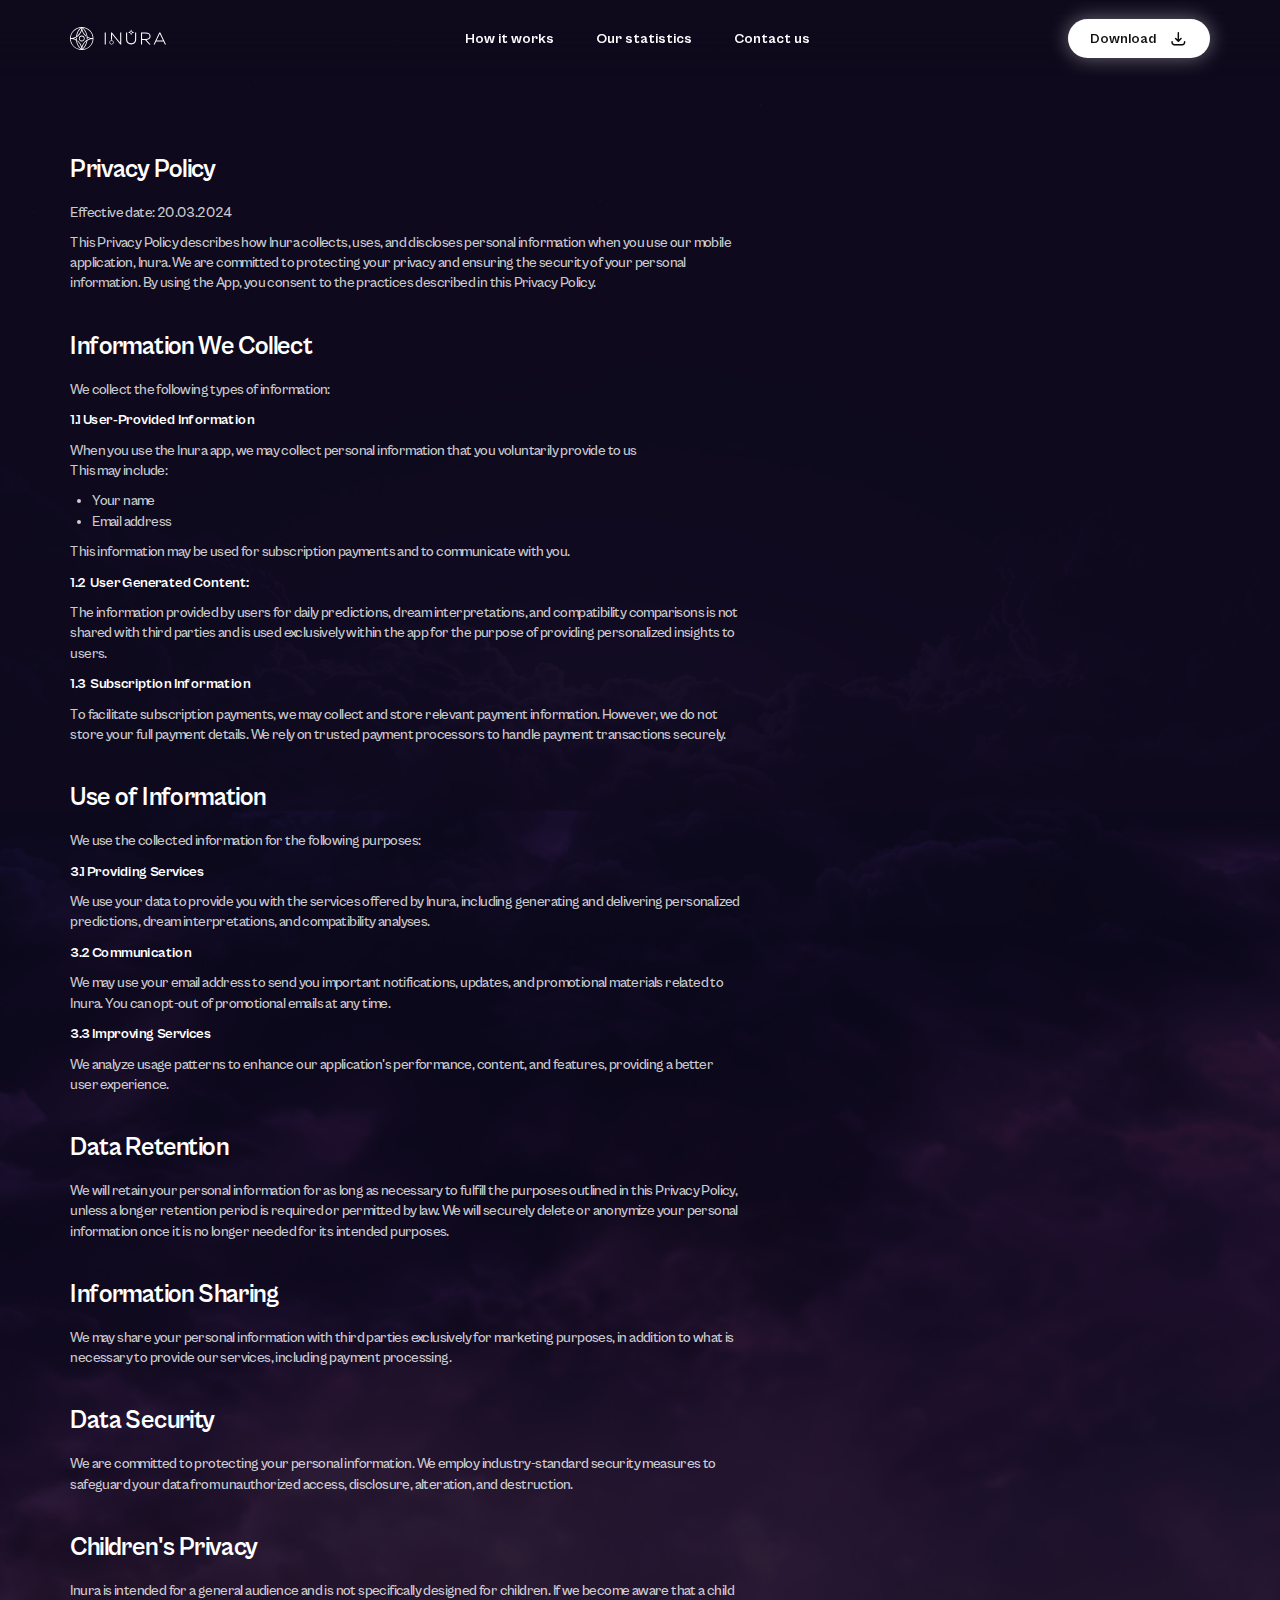
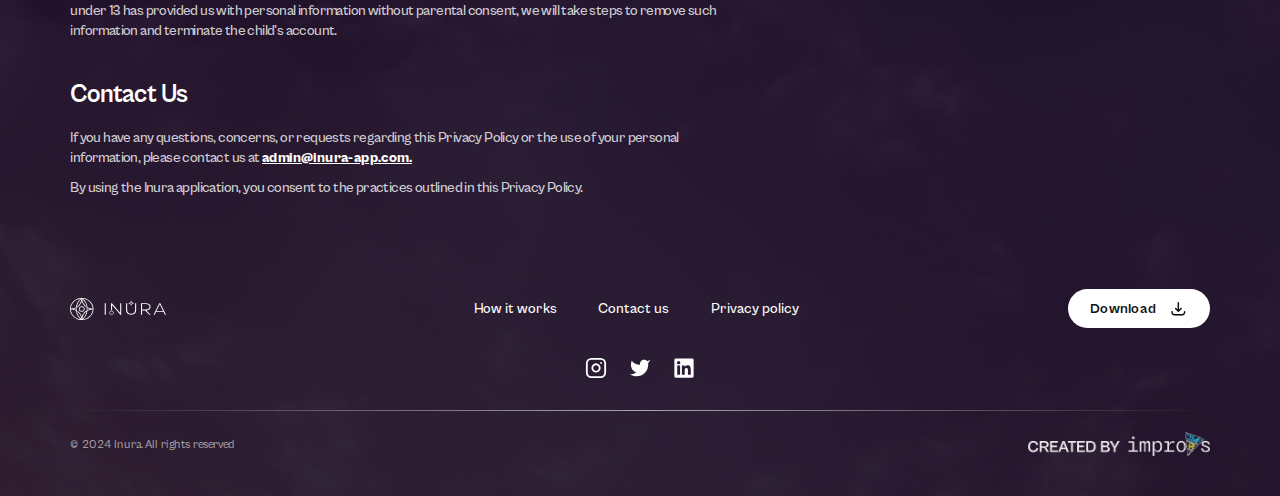
==== privacy-policy/index.html @ 54188757 "First version done" ====
<!DOCTYPE html>
<html lang="en">
  <head>
    <meta charset="UTF-8" />
    <meta name="viewport" content="width=device-width, initial-scale=1.0" />
    <link rel="icon" href="favicon.ico" type="image/x-icon" />
    <link rel="shortcut icon" href="favicon.ico" type="image/x-icon" />

    <!-- OpenGraph Meta Tags -->
    <meta property="og:title" content="Inura | Stars whisper fate's secrets." />
    <meta
      property="og:description"
      content="Step into the realm of divination with Inura. Uncover the mysteries of your future on this fascinating journey into the mystical!"
    />
    <meta property="og:image" content="" />
    <meta property="og:type" content="website" />

    <title>Inura | Stars whisper fate's secrets.</title>
    <meta
      name="description"
      content="Step into the realm of divination with Inura. Uncover the mysteries of your future on this fascinating journey into the mystical!"
    />
    <!-- OpenGraph Meta Tags -->

    <!-- Twitter Meta Tags -->
    <meta name="twitter:card" content="summary_large_image" />
    <meta
      name="twitter:title"
      content="Inura | Stars whisper fate's secrets."
    />
    <meta
      name="twitter:description"
      content="Step into the realm of divination with Inura. Uncover the mysteries of your future on this fascinating journey into the mystical!"
    />
    <meta name="twitter:image" content="" />
    <!-- Twitter Meta Tags -->

    <!-- Fonts -->
    <link rel="stylesheet" href="../media/fonts/cabinetGrotesk/style.css" />
    <link rel="stylesheet" href="../media/fonts/revolve/stylesheet.css" />
    <!-- Fonts -->

    <!-- Styles -->
    <link rel="stylesheet" href="../styles/reset.css" />
    <link rel="stylesheet" href="../styles/variables.css" />
    <link rel="stylesheet" href="../styles/global.css" />

    <link rel="stylesheet" href="../styles/components/header.css" />
    <link rel="stylesheet" href="../styles/components/buttons.css" />
    <link rel="stylesheet" href="../styles/components/footer.css" />

    <link rel="stylesheet" href="../styles/style.css" />
    <link rel="stylesheet" href="../styles/styles.mobile.css" />
    <!-- Styles -->

    <script
      src="https://code.jquery.com/jquery-3.7.1.min.js"
      integrity="sha256-/JqT3SQfawRcv/BIHPThkBvs0OEvtFFmqPF/lYI/Cxo="
      crossorigin="anonymous"
    ></script>
  </head>
  <body class="privacy-policy-body">
    <header>
      <img src="../media/images/logo.svg" alt="header icon logo" />
      <nav>
        <a href="../index.html">How it works</a>
        <a href="../index.html">Our statistics</a>
        <a href="../index.html">Contact us</a>
      </nav>
      <button class="button">
        Download
        <svg
          width="20"
          height="21"
          viewBox="0 0 20 21"
          fill="none"
          xmlns="http://www.w3.org/2000/svg"
        >
          <path
            d="M3.32812 13.8367V14.6667C3.32812 15.3297 3.59152 15.9656 4.06036 16.4344C4.5292 16.9033 5.16508 17.1667 5.82812 17.1667H14.1615C14.8245 17.1667 15.4604 16.9033 15.9292 16.4344C16.3981 15.9656 16.6615 15.3297 16.6615 14.6667V13.8333M9.99479 4.25V13.4167M9.99479 13.4167L12.9115 10.5M9.99479 13.4167L7.07812 10.5"
            stroke="#121112"
            stroke-width="1.5"
            stroke-linecap="round"
            stroke-linejoin="round"
          />
          <path
            d="M3.32812 13.8367V14.6667C3.32812 15.3297 3.59152 15.9656 4.06036 16.4344C4.5292 16.9033 5.16508 17.1667 5.82812 17.1667H14.1615C14.8245 17.1667 15.4604 16.9033 15.9292 16.4344C16.3981 15.9656 16.6615 15.3297 16.6615 14.6667V13.8333M9.99479 4.25V13.4167M9.99479 13.4167L12.9115 10.5M9.99479 13.4167L7.07812 10.5"
            stroke="black"
            stroke-opacity="0.2"
            stroke-width="1.5"
            stroke-linecap="round"
            stroke-linejoin="round"
          />
        </svg>
      </button>
      <button class="navTrigger" id="navTrigger">
        <svg viewBox="0 0 64 48">
          <path d="M19,15 L45,15 C70,15 58,-2 49.0177126,7 L19,37"></path>
          <path d="M19,24 L45,24 C61.2371586,24 57,49 41,33 L32,24"></path>
          <path d="M45,33 L19,33 C-8,33 6,-2 22,14 L45,37"></path>
        </svg>
      </button>
      <div class="menu">
        <div class="menuList">
          <ul>
            <li>
              <a href="../index.html">How it works</a>
              <div class="footer-seperator mobile"></div>
            </li>
            <li>
              <a href="../index.html">Our statistics</a>
              <div class="footer-seperator mobile"></div>
            </li>
            <li>
              <a href="../index.html">Contact us</a>
            </li>
          </ul>
          <img src="../media/images/logo.svg" alt="menu icon logo" />
          <img
            class="star"
            src="../media/images/statistics/1.png"
            alt="Star 1"
          />
          <img
            class="star"
            src="../media/images/statistics/2.png"
            alt="Star 2"
          />
          <img
            class="star"
            src="../media/images/statistics/1.png"
            alt="Star 3"
          />
          <img
            class="star"
            src="../media/images/statistics/4.png"
            alt="Star 4"
          />
        </div>
      </div>
    </header>

    <main>
      <section class="privacy-policy">
        <h1>Privacy Policy</h1>
        <p>Effective date: 20.03.2024</p>
        <p>
          This Privacy Policy describes how Inura collects, uses, and discloses
          personal information when you use our mobile application, Inura. We
          are committed to protecting your privacy and ensuring the security of
          your personal information. By using the App, you consent to the
          practices described in this Privacy Policy.
        </p>
        <h5>Information We Collect</h5>
        <p>We collect the following types of information:</p>
        <p><b>1.1 User-Provided Information</b></p>
        <p>
          When you use the Inura app, we may collect personal information that
          you voluntarily provide to us <br />
          This may include:
        </p>
        <ul>
          <li>Your name</li>
          <li>Email address</li>
        </ul>
        <p>
          This information may be used for subscription payments and to
          communicate with you.
        </p>
        <p><b>1.2  User Generated Content:</b></p>
        <p>
          The information provided by users for daily predictions, dream
          interpretations, and compatibility comparisons is not shared with
          third parties and is used exclusively within the app for the purpose
          of providing personalized insights to users.
        </p>
        <p><b>1.3  Subscription Information</b></p>
        <p>
          To facilitate subscription payments, we may collect and store relevant
          payment information. However, we do not store your full payment
          details. We rely on trusted payment processors to handle payment
          transactions securely.
        </p>

        <h5>Use of Information</h5>
        <p>We use the collected information for the following purposes:</p>
        <p><b>3.1 Providing Services</b></p>
        <p>
          We use your data to provide you with the services offered by Inura,
          including generating and delivering personalized predictions, dream
          interpretations, and compatibility analyses.
        </p>
        <p><b>3.2 Communication</b></p>
        <p>
          We may use your email address to send you important notifications,
          updates, and promotional materials related to Inura. You can opt-out
          of promotional emails at any time.
        </p>
        <p><b>3.3 Improving Services</b></p>
        <p>
          We analyze usage patterns to enhance our application's performance,
          content, and features, providing a better user experience.
        </p>

        <h5>Data Retention</h5>
        <p>
          We will retain your personal information for as long as necessary to
          fulfill the purposes outlined in this Privacy Policy, unless a longer
          retention period is required or permitted by law. We will securely
          delete or anonymize your personal information once it is no longer
          needed for its intended purposes.
        </p>

        <h5>Information Sharing</h5>
        <p>
          We may share your personal information with third parties exclusively
          for marketing purposes, in addition to what is necessary to provide
          our services, including payment processing.
        </p>

        <h5>Data Security</h5>
        <p>
          We are committed to protecting your personal information. We employ
          industry-standard security measures to safeguard your data from
          unauthorized access, disclosure, alteration, and destruction.
        </p>

        <h5>Children's Privacy</h5>
        <p>
          Inura is intended for a general audience and is not specifically
          designed for children. If we become aware that a child under 13 has
          provided us with personal information without parental consent, we
          will take steps to remove such information and terminate the child's
          account.
        </p>

        <h5>Contact Us</h5>
        <p>
          If you have any questions, concerns, or requests regarding this
          Privacy Policy or the use of your personal information, please contact
          us at <a href="mailto:admin@inura-app.com">admin@inura-app.com.</a>
        </p>
        <p>
          By using the Inura application, you consent to the practices outlined
          in this Privacy Policy.
        </p>
      </section>
    </main>

    <footer>
      <div class="footer-top header">
        <img src="../media/images/logo.svg" alt="header icon logo" />
        <div class="footer-seperator mobile"></div>
        <nav>
          <a href="../index.html">How it works</a>
          <a href="../index.html">Contact us</a>
          <a href="#">Privacy policy</a>
        </nav>
        <button class="button">
          Download
          <svg
            width="20"
            height="21"
            viewBox="0 0 20 21"
            fill="none"
            xmlns="http://www.w3.org/2000/svg"
          >
            <path
              d="M3.32812 13.8367V14.6667C3.32812 15.3297 3.59152 15.9656 4.06036 16.4344C4.5292 16.9033 5.16508 17.1667 5.82812 17.1667H14.1615C14.8245 17.1667 15.4604 16.9033 15.9292 16.4344C16.3981 15.9656 16.6615 15.3297 16.6615 14.6667V13.8333M9.99479 4.25V13.4167M9.99479 13.4167L12.9115 10.5M9.99479 13.4167L7.07812 10.5"
              stroke="#121112"
              stroke-width="1.5"
              stroke-linecap="round"
              stroke-linejoin="round"
            />
            <path
              d="M3.32812 13.8367V14.6667C3.32812 15.3297 3.59152 15.9656 4.06036 16.4344C4.5292 16.9033 5.16508 17.1667 5.82812 17.1667H14.1615C14.8245 17.1667 15.4604 16.9033 15.9292 16.4344C16.3981 15.9656 16.6615 15.3297 16.6615 14.6667V13.8333M9.99479 4.25V13.4167M9.99479 13.4167L12.9115 10.5M9.99479 13.4167L7.07812 10.5"
              stroke="black"
              stroke-opacity="0.2"
              stroke-width="1.5"
              stroke-linecap="round"
              stroke-linejoin="round"
            />
          </svg>
        </button>
      </div>
      <div class="footer-seperator mobile"></div>
      <div class="socials">
        <a href="">
          <img
            src="../media/icons/socials/instagram.svg"
            alt="Instagram social icon"
          />
        </a>
        <a href="">
          <img
            src="../media/icons/socials/twitter.svg"
            alt="Twitter social icon"
          />
        </a>
        <a href="">
          <img
            src="../media/icons/socials/linkedin.svg"
            alt="Linkedin social icon"
          />
        </a>
      </div>
      <div class="footer-seperator"></div>
      <div class="footer-bottom">
        <p>© 2024 Inura. All rights reserved</p>
        <img src="../media/icons/improvs.png" alt="" />
      </div>
    </footer>

    <script>
      $("#navTrigger").click(function () {
        $(this).toggleClass("active");
        $("header .menu").toggleClass("showMenu");
        if (!$(this).hasClass("active")) {
          $("body").css("overflow", "auto");
        } else {
          $("body").css("overflow", "hidden");
        }
      });
    </script>
  </body>
</html>
---- media/fonts/cabinetGrotesk/style.css ----
@font-face {
  font-family: "CabinetGrotesk";
  src: url("./CabinetGrotesk-Variable.woff2") format("woff2"),
    url("./CabinetGrotesk-Variable.woff") format("woff"),
    url("./CabinetGrotesk-Variable.ttf") format("truetype");
  font-weight: 100 900;
  font-display: swap;
  font-style: normal;
}

@font-face {
  font-family: "CabinetGrotesk";
  src: url("./CabinetGrotesk-Thin.woff2") format("woff2"),
    url("./CabinetGrotesk-Thin.woff") format("woff"),
    url("./CabinetGrotesk-Thin.ttf") format("truetype");
  font-weight: 100;
  font-display: swap;
  font-style: normal;
}

@font-face {
  font-family: "CabinetGrotesk";
  src: url("./CabinetGrotesk-Extralight.woff2") format("woff2"),
    url("./CabinetGrotesk-Extralight.woff") format("woff"),
    url("./CabinetGrotesk-Extralight.ttf") format("truetype");
  font-weight: 200;
  font-display: swap;
  font-style: normal;
}

@font-face {
  font-family: "CabinetGrotesk";
  src: url("./CabinetGrotesk-Light.woff2") format("woff2"),
    url("./CabinetGrotesk-Light.woff") format("woff"),
    url("./CabinetGrotesk-Light.ttf") format("truetype");
  font-weight: 300;
  font-display: swap;
  font-style: normal;
}

@font-face {
  font-family: "CabinetGrotesk";
  src: url("./CabinetGrotesk-Regular.woff2") format("woff2"),
    url("./CabinetGrotesk-Regular.woff") format("woff"),
    url("./CabinetGrotesk-Regular.ttf") format("truetype");
  font-weight: 400;
  font-display: swap;
  font-style: normal;
}

@font-face {
  font-family: "CabinetGrotesk";
  src: url("./CabinetGrotesk-Medium.woff2") format("woff2"),
    url("./CabinetGrotesk-Medium.woff") format("woff"),
    url("./CabinetGrotesk-Medium.ttf") format("truetype");
  font-weight: 500;
  font-display: swap;
  font-style: normal;
}

@font-face {
  font-family: "CabinetGrotesk";
  src: url("./CabinetGrotesk-Bold.woff2") format("woff2"),
    url("./CabinetGrotesk-Bold.woff") format("woff"),
    url("./CabinetGrotesk-Bold.ttf") format("truetype");
  font-weight: 700;
  font-display: swap;
  font-style: normal;
}

@font-face {
  font-family: "CabinetGrotesk";
  src: url("./CabinetGrotesk-Extrabold.woff2") format("woff2"),
    url("./CabinetGrotesk-Extrabold.woff") format("woff"),
    url("./CabinetGrotesk-Extrabold.ttf") format("truetype");
  font-weight: 800;
  font-display: swap;
  font-style: normal;
}

@font-face {
  font-family: "CabinetGrotesk";
  src: url("./CabinetGrotesk-Black.woff2") format("woff2"),
    url("./CabinetGrotesk-Black.woff") format("woff"),
    url("./CabinetGrotesk-Black.ttf") format("truetype");
  font-weight: 900;
  font-display: swap;
  font-style: normal;
}
---- media/fonts/revolve/stylesheet.css ----
@font-face {
  font-family: "Revolve";
  src: url("Revolve.ttf") format("truetype"), url("Revolve.otf");
  font-weight: normal;
  font-style: normal;
  font-display: swap;
}
---- styles/variables.css ----
:root {
  --font-revolve: "Revolve";
  --font-cabinet: "CabinetGrotesk";

  /* spacings */
  --spacing-120: 6.17vw;
  --spacing-100: 5.14vw;
  --spacing-80: 4.11vw;
  --spacing-70: 3.6vw;
  --spacing-64: 3.28vw;
  --spacing-56: 2.88vw;
  --spacing-48: 2.47vw;
  --spacing-40: 2.06vw;
  --spacing-34: 1.74vw;
  --spacing-32: 1.64vw;
  --spacing-30: 1.54vw;
  --spacing-28: 1.46vw;
  --spacing-24: 1.23vw;
  --spacing-22: 1.128vw;
  --spacing-20: 1.03vw;
  --spacing-15: 0.77vw;
  --spacing-12: 0.62vw;
  --spacing-10: 0.51vw;
  --spacing-8: 0.41vw;

  /* --spacing-225: 11.57vw; */
  /* --spacing-140: 7.2vw; */
  /* --spacing-130: 6.68vw; */
  /* --spacing-110: 5.63vw; */
  /* --spacing-90: 4.63vw; */
  /* --spacing-85: 4.3vw; */
  /* --spacing-60: 3.1vw; */
  /* --spacing-36: 1.84vw; */
  /* --spacing-34: 1.74vw; */
  /* --spacing-30: 1.54vw; */
  /* --spacing-27: 1.38vw; */
  /* --spacing-22: 1.128vw; */
  /* --spacing-18: 0.92vw; */
  /* --spacing-16: 0.82vw; */
  /* --spacing-14: 0.72vw; */
  /* --spacing-10: 0.51vw; */
  /* --spacing-8: 0.41vw; */

  /* font-sizes */
  --font-size-128: 6.63vw;
  --font-size-116: 5.94vw;
  --font-size-96: 4.93vw;
  --font-size-84: 4.408vw;
  --font-size-76: 3.9vw;
  --font-size-70: 3.6vw;
  --font-size-56: 2.88vw;
  --font-size-40: 2.06vw;
  --font-size-32: 1.64vw;
  --font-size-30: 1.54vw;
  --font-size-26: 1.31vw;
  --font-size-24: 1.23vw;
  --font-size-23: 1.18vw;
  --font-size-22: 1.128vw;
  --font-size-20: 1.03vw;
  --font-size-18: 0.92vw;
  --font-size-16: 0.82vw;
  --font-size-14: 0.72vw;
  --font-size-12: 0.62vw;

  /* --font-size-120: 6.17vw;
  --font-size-116: 5.94vw;
  --font-size-100: 5.14vw;
  --font-size-94: 4.82vw;
  --font-size-80: 4.11vw;
  --font-size-74: 3.8vw;
  --font-size-74: 3.8vw;
  --font-size-64: 3.28vw;
  --font-size-40: 2.06vw;
  --font-size-32: 1.64vw;
  --font-size-28: 1.46vw;

  /* colors */
  --text-white: #fff;
  --text-white-alpha-80: rgba(255, 255, 255, 0.8);
  --text-white-alpha-60: rgba(255, 255, 255, 0.6);
  --text-white-alpha-40: rgba(255, 255, 255, 0.4);
  --text-white-alpha-20: rgba(255, 255, 255, 0.2);
  --text-white-alpha-10: rgba(255, 255, 255, 0.1);
  --text-gray: #fefbf4;
  --text-black: #121112;

  --bg-white: #fff;
  --bg-dark: #0f0a1e;

  /* border-radius */
  --border-radius-default: 30px;
  --border-radius-small: 20px;
  --border-radius-xsmall: 12px;
}

@media (max-width: 480px) {
  :root {
    /* spacings */
    --spacing-305: 305px; /* (305px) */
    --spacing-238: 238px; /* (238px) */
    --spacing-160: 160px; /* (160px) */
    --spacing-120: 120px; /* (120px) */
    --spacing-116: 116px; /* (116px) */
    --spacing-88: 88px; /* (88px) */
    --spacing-86: 86px; /* (86px) */
    --spacing-80: 80px; /* (80px) */
    --spacing-78: 78px; /* (78px) */
    --spacing-74: 74px; /* (74px) */
    --spacing-73: 73px; /* (73px) */
    --spacing-70: 70px; /* (70px) */
    --spacing-64: 64px; /* (64px) */
    --spacing-60: 60px; /* (60px) */
    --spacing-57: 57px; /* (57px) */
    --spacing-56: 56px; /* (56px) */
    --spacing-55: 55px; /* (55px) */
    --spacing-50: 50px; /* (50px) */
    --spacing-48: 48px; /* (48px) */
    --spacing-47: 47px; /* (47px) */
    --spacing-42: 42px; /* (42px) */
    --spacing-40: 40px; /* (40px) */
    --spacing-38: 38px; /* (38px) */
    --spacing-36: 36px; /* (36px) */
    --spacing-34: 34px; /* (34px) */
    --spacing-32: 32px; /* (32px) */
    --spacing-30: 30px; /* (30px) */
    --spacing-28: 28px; /* (28px) */
    --spacing-27: 27px; /* (27px) */
    --spacing-25: 25px; /* (25px) */
    --spacing-24: 24px; /* (24px) */
    --spacing-22: 22px; /* (22px) */
    --spacing-20: 20px; /* (20px) */
    --spacing-18: 18px; /* (18px) */
    --spacing-17: 17px; /* (17px) */
    --spacing-16: 16px; /* (16px) */
    --spacing-15: 15px; /* (15px) */
    --spacing-14: 14px; /* (13px) */
    --spacing-13: 13px; /* (13px) */
    --spacing-12: 12px; /* (12px) */
    --spacing-10: 10px; /* (10px) */
    --spacing-7: 7px; /* (7px) */
    --spacing-6: 6px; /* (6px) */
    --spacing-5: 5px; /* (5px) */

    /* font-sizes */
    /* --font-size-116: 116px;  */
    /* --font-size-120: 120px;  */
    /* --font-size-116: 116px;  */
    /* --font-size-100: 100px;  */
    /* --font-size-94: 94px;  */
    /* --font-size-84: 84px;  */
    /* --font-size-80: 80px;  */
    /* --font-size-74: 74px;  */
    /* --font-size-74: 74px;  */
    /* --font-size-70: 70px;  */
    /* --font-size-64: 64px;  */
    /* --font-size-40: 40px;  */
    /* --font-size-32: 32px;  */
    /* --font-size-30: 30px;  */
    /* --font-size-28: 28px;  */
    /* --font-size-26: 26px;  */
    /* --font-size-20: 20px;  */
    /* --font-size-18: 18px;  */
    /* --font-size-16: 16px;  */
    /* --font-size-15: 15px;  */
    /* --font-size-14: 14px;  */
    /* --font-size-12: 12px;  */

    /* border-radius */
    --block-border-radius: 16px;
    --block-border-radius-small: 12px;
    --block-border-radius-xxs: 8px;
  }
}
---- styles/global.css ----
* {
  box-sizing: border-box;
  font-family: var(--font-cabinet);
}

h1,
h2,
h3,
h4,
h5,
h6 {
  font-family: var(--font-revolve);
  font-weight: 100;
}

body {
  -webkit-font-smoothing: antialiased;
  background-color: var(--bg-dark);
}

input {
  border: none;
  outline: none;
}

.flex {
  display: flex;
}

.flex.column {
  flex-direction: column;
}

.flex.align-center {
  align-items: center;
}

.flex.justify-center {
  justify-items: center;
}

.text-center {
  text-align: center;
}

.mb-120 {
  margin-bottom: var(--spacing-120);
}

.mb-70 {
  margin-bottom: var(--spacing-70);
}

.mb-60 {
  margin-bottom: var(--spacing-60);
}

.d-none {
  display: none;
}

.border-gradient {
  position: relative;
}

.border-gradient::before {
  content: "";
  position: absolute;
  inset: 0;
  border-radius: var(--border-radius-default);
  padding: 1px; /* control the border thickness */
  background: linear-gradient(
    120deg,
    rgba(255, 255, 255, 0.8) -100%,
    rgba(255, 255, 255, 0) 50%,
    rgba(255, 255, 255, 0.8) 200%
  );
  -webkit-mask: linear-gradient(#fff 0 0) content-box, linear-gradient(#fff 0 0);
  -webkit-mask-composite: xor;
  mask-composite: exclude;
  pointer-events: none;
}

@media (max-width: 480px) {
  .mb-120 {
    margin-bottom: var(--spacing-50);
  }

  .mb-60 {
    margin-bottom: var(--spacing-20);
  }
}
---- styles/components/header.css ----
:where(header, .header) {
  background-color: transparent;
  position: fixed;
  z-index: 99;
  top: 0;
  left: 0;
  width: 100%;
  display: flex;
  justify-content: space-between;
  align-items: center;
  padding: 1.5% 5.5%;
  background: url("../../media/images/header-gradient.svg") no-repeat center 70% /
    cover;
}

:where(header, .header) > img {
  width: 8.4%;
}

:where(header, .header) nav {
  display: flex;
  gap: var(--spacing-64);
  transform: translateX(6%);
}

:where(header, .header) nav a {
  position: relative;
  color: var(--text-white);
  font-size: var(--font-size-22);
  font-weight: 700;
  line-height: 140%;
}

:where(header, .header) nav a::before {
  content: "";
  width: 100%;
  height: 1px;
  background: linear-gradient(
    90deg,
    rgba(255, 255, 255, 1) 0%,
    rgba(255, 255, 255, 0.1) 100%
  );
  position: absolute;
  right: 0;
  top: 100%;
  transform: scaleX(0);
  transition: transform 0.5s ease;
  transform-origin: right;
}

:where(header, .header) nav a:hover::before {
  transform: scaleX(1);
  transform-origin: left;
}

.navTrigger,
header .menu {
  display: none;
}

@media (max-width: 480px) {
  :where(header, .header) {
    padding: 10px 5px 0 20px;
  }

  :where(header, .header) :is(nav, .button) {
    display: none !important;
  }

  :where(header, .header) > img {
    width: 90px;
  }

  .navTrigger {
    display: flex;
    width: 60px;
    -webkit-appearence: none;
    -webkit-tap-highlight-color: transparent;
  }

  .navTrigger:focus {
    outline: none;
  }

  .navTrigger svg {
    stroke: var(--bg-white);
    stroke-width: 2px;
    stroke-linecap: round;
    stroke-linejoin: round;
    fill: none;
    width: 100%;
  }

  .navTrigger svg path {
    transition: stroke-dasharray var(--duration, 0.85s) var(--easing, ease)
        var(--delay, 0s),
      stroke-dashoffset var(--duration, 0.85s) var(--easing, ease)
        var(--delay, 0s);
    stroke-dasharray: var(--array-1, 26px) var(--array-2, 100px);
    stroke-dashoffset: var(--offset, 126px);
    transform: translateZ(0);
  }

  .navTrigger svg path:nth-child(2) {
    --duration: 0.7s;
    --easing: ease-in;
    --offset: 100px;
    --array-2: 74px;
  }

  .navTrigger svg path:nth-child(3) {
    --offset: 133px;
    --array-2: 107px;
  }

  .navTrigger.active svg {
    stroke: var(--bg-white);
  }

  .navTrigger.active svg path {
    --offset: 57px;
  }

  .navTrigger.active svg path:nth-child(1),
  .navTrigger.active svg path:nth-child(3) {
    --delay: 0.15s;
    --easing: cubic-bezier(0.2, 0.4, 0.2, 1.1);
  }

  .navTrigger.active svg path:nth-child(2) {
    --duration: 0.4s;
    --offset: 2px;
    --array-1: 1px;
  }

  .navTrigger.active svg path:nth-child(3) {
    --offset: 58px;
  }

  header .menu {
    display: block;
    position: fixed;
    top: 0;
    left: 0;
    width: 100%;
    height: 100%;
    transition: visibility 1s step-end;
    visibility: hidden;
    z-index: -1;
  }

  header .menu .menuList .star {
    position: absolute;
    width: 70px;
    transform: scale(0);
    transition: transform 0.5s ease;
    animation: shine 1s ease infinite alternate;
  }

  @keyframes shine {
    0% {
      opacity: 0.7;
    }
    50% {
      opacity: 1;
    }
    100% {
      opacity: 0.7;
    }
  }

  header .menu .menuList .star:nth-of-type(2) {
    top: 20%;
    left: 20%;
    transition-delay: 1s;
    animation-delay: 0.2s;
  }
  header .menu .menuList .star:nth-of-type(3) {
    top: 31.5%;
    left: 70%;
    transition-delay: 1.3s;
    animation-delay: 0.4s;
  }
  header .menu .menuList .star:nth-of-type(4) {
    top: 52%;
    left: 0%;
    transition-delay: 1.6s;
    animation-delay: 0.6s;
  }
  header .menu .menuList .star:nth-of-type(5) {
    top: 70%;
    left: 40%;
    transition-delay: 1.9s;
    animation-delay: 0.8s;
  }

  header .menu.showMenu {
    transition: visibility 1s step-start;
    visibility: visible;
  }

  header .menu.showMenu .menuList .star {
    transform: scale(1);
  }

  header .menu .menuList {
    background: var(--bg-dark) url("../../media/images/lets-talk/violetBg.png")
      no-repeat center / 150%;
    display: flex;
    flex-direction: column;
    justify-content: space-between;
    padding: 50% 20px 20%;
    -webkit-transform: translateX(100%);
    transform: translateX(100%);
    transition: -webkit-transform 1s cubic-bezier(0.745, 0.065, 0.17, 1);
    transition: transform 1s cubic-bezier(0.745, 0.065, 0.17, 1);
    transition: transform 1s cubic-bezier(0.745, 0.065, 0.17, 1),
      -webkit-transform 1s cubic-bezier(0.745, 0.065, 0.17, 1);
    width: 100%;
    height: 100%;
    text-align: center;
  }

  header .menu .menuList a {
    font-size: 20px;
    color: var(--text-white);
  }

  header .menu .menuList img:not(.star) {
    width: 40%;
    margin: 0 auto;
  }

  header .menu.showMenu .menuList {
    -webkit-transform: translateX(0);
    transform: translateX(0);
  }
}
---- styles/components/buttons.css ----
.button {
  background-color: var(--bg-white);
  display: flex;
  gap: var(--spacing-20);
  cursor: pointer;
  align-items: center;
  border-radius: var(--border-radius-default);
  padding: var(--spacing-12) var(--spacing-32);
  font-size: var(--font-size-22);
  font-weight: 700;
  line-height: 140%;
  box-shadow: 0px 0px 20px 0px var(--text-white-alpha-40);
  color: var(--text-black);
  border: 1px solid transparent;
  transition: background-color 0.5s ease, color 0.5s ease,
    border-color 0.5s ease, box-shadow 0.5s ease;
}

.button svg path {
  transition: stroke 0.5s ease;
}

.button svg {
  width: var(--spacing-28);
}

.button:hover {
  box-shadow: 0px 0px 20px 0px transparent;
  color: var(--text-white);
  background-color: transparent;
  border-color: var(--text-white);
}

.button:hover svg path {
  stroke: var(--text-white);
}

.button:active {
  color: var(--text-black);
  background-color: var(--bg-white);
  border-color: transparent;
}

.button:active svg path {
  stroke: var(--text-black);
}

.button:disabled {
  box-shadow: 0px 0px 20px 0px transparent;
  background-color: var(--text-white-alpha-20);
  color: var(--text-white-alpha-60);
  pointer-events: none;
}

.button:disabled svg path {
  stroke: var(--text-white-alpha-60);
}

@media (max-width: 480px) {
  .button {
    font-size: 16px;
  }
}
---- styles/components/footer.css ----
footer {
  padding: 0 7% 3%;
  background-color: var(--bg-dark);
}

footer .footer-top {
  padding: 0;
  position: relative;
  background: transparent;
}

footer .footer-top nav a {
  font-weight: 500;
}

footer .footer-top .button {
  box-shadow: none;
}

.footer-seperator {
  margin: var(--spacing-40) 0 var(--spacing-32);
  height: 1px;
  width: 100%;
  background: rgb(255, 255, 255);
  background: -moz-linear-gradient(
    90deg,
    rgba(255, 255, 255, 0) 0%,
    rgba(255, 255, 255, 0.6) 50%,
    rgba(255, 255, 255, 0) 100%
  );
  background: -webkit-linear-gradient(
    90deg,
    rgba(255, 255, 255, 0) 0%,
    rgba(255, 255, 255, 0.6) 50%,
    rgba(255, 255, 255, 0) 100%
  );
  background: linear-gradient(
    90deg,
    rgba(255, 255, 255, 0) 0%,
    rgba(255, 255, 255, 0.6) 50%,
    rgba(255, 255, 255, 0) 100%
  );
  filter: progid:DXImageTransform.Microsoft.gradient(startColorstr="#ffffff",endColorstr="#ffffff",GradientType=1);
}

.footer-seperator.mobile {
  display: none;
}

footer .footer-bottom {
  display: flex;
  align-items: center;
  justify-content: space-between;
}

footer .footer-bottom p {
  color: var(--text-gray);
  font-size: var(--font-size-18);
  font-weight: 400;
  opacity: 0.65;
}

footer .footer-bottom img {
  width: 16%;
}

footer .socials {
  display: flex;
  justify-content: center;
  width: 100%;
  gap: 1.9%;
  margin-top: 2.5%;
}

footer .socials img {
  width: 22px;
}

@media (max-width: 480px) {
  footer {
    padding: 60px 20px !important;
    position: relative;
    z-index: 0;
  }

  footer .footer-top {
    flex-direction: column;
  }

  footer .footer-top > img {
    width: 110px;
  }

  footer .footer-top nav {
    display: flex !important;
    flex-direction: column;
    gap: 24px;
  }

  footer .footer-top nav a {
    font-size: 16px;
    text-align: center;
  }

  .footer-seperator {
    margin: 32px 0;
  }

  .footer-seperator.mobile {
    display: block;
  }

  footer .footer-bottom {
    flex-direction: column-reverse;
  }

  footer .footer-bottom img {
    width: 200px;
    margin-bottom: 24px;
  }

  footer .footer-bottom p {
    font-size: 14px;
  }

  footer .socials {
    gap: 25px;
  }

  footer .socials img {
    width: 24px;
  }
}
---- styles/style.css ----
/* statistics */
/* border: 5px solid;
  border-image: linear-gradient(45deg, purple, orange) 1; */

/* welcome */
.welcome {
  overflow: hidden;
  position: relative;
  display: flex;
  align-items: flex-end;
  justify-content: center;
  height: 100vh;
  background: url("../media/images/welcome/bg.png") no-repeat center/ cover,
    linear-gradient(
      180deg,
      rgba(130, 87, 144, 1) 0%,
      rgba(236, 143, 161, 1) 50%,
      rgba(248, 220, 206, 1) 100%
    );
}

.welcome .content {
  color: var(--text-white);
  text-align: center;
  display: flex;
  flex-direction: column;
  align-items: center;
  padding-bottom: 7%;
  position: relative;
  z-index: 2;
}

.welcome .content h1 {
  font-size: var(--font-size-116);
  text-shadow: 0px 0px 40px var(--text-white);
}

.welcome .content p {
  font-size: var(--font-size-26);
  font-weight: 500;
  line-height: 140%;
  margin-bottom: 8.5%;
  margin-top: 17%;
}

.welcome .content .button {
  padding: 0.4% 1.1% 0.4% 4%;
}

.welcome .content .button svg {
  width: 3.4vw;
  margin-left: 4.7vw;
}

.welcome .content .button svg path {
  stroke: none;
}

.welcome .content .button svg circle,
.welcome .content .button svg g path {
  transition: fill 0.5s ease;
}

.welcome .content .button:not(:active):hover svg circle {
  fill: var(--bg-white);
}

.welcome .content .button:not(:active):hover svg g path {
  fill: #121112;
}

.welcome #arch {
  background: url("../media/images/welcome/arch.png") no-repeat center/ contain;
  position: absolute;
  transform-origin: center 35%;
  transform: scale(0.36);
  top: 0;
  left: 0;
  width: 100%;
  height: 100%;
  opacity: 0.6;
}

.welcome .sky-content {
  opacity: 0;
  position: absolute;
  width: 100%;
  height: 100%;
  background: url("../media/images/welcome/skyBg.jpeg") no-repeat center / cover;
  display: flex;
  flex-direction: column;
  align-items: center;
  justify-content: space-between;
  padding: 7% 0 3.3%;
  z-index: 1;
}

.welcome .sky-content h2 {
  transform: scale(0.7);
  text-align: center;
  text-transform: uppercase;
  font-size: 8.9vw;
  text-shadow: 0px 0px 40px var(--text-white);
  color: var(--text-white);
}

.welcome .sky-content img {
  width: 13.5%;
}
/* welcome */

/* phone-section */
.phone-section {
  background: linear-gradient(
    180deg,
    rgba(15, 12, 29, 1) 0%,
    rgba(2, 3, 8, 1) 100%
  );
  display: flex;
  justify-content: space-between;
  align-items: center;
  padding: 7.8% 8.3%;
  position: relative;
}

.overflow-hidden {
  display: none;
}

.phone-section .video-globe {
  position: absolute;
  z-index: 1;
  top: 50%;
  left: 50%;
  width: 55%;
  height: 100%;
  transform: translate(-50%, -50%);
  pointer-events: none;
}

.phone-section .swiper-container {
  overflow: hidden;
  height: 39.5vw;
  width: 22.5%;
  display: flex;
  border-radius: 35px;
  position: relative;
  z-index: 2;
}

.phone-section .mockup {
  position: absolute;
  z-index: 3;
  top: 50%;
  left: 50%;
  transform: translate(-50%, -50%);
  width: 20.5%;
  height: 100%;
  background: url("../media/images/phone-block/mockup.png") no-repeat
    center/contain;
}

.phone-section .navigation-swiper {
  color: var(--text-white);
  width: 30%;
}

.phone-section .navigation-swiper ul li {
  font-size: var(--font-size-32);
  color: var(--text-white-alpha-60);
  font-weight: 500;
  margin-bottom: 10%;
  cursor: pointer;
  transition: color 0.5s ease;
  display: flex;
  align-items: center;
  gap: 3.5%;
  position: relative;
}

.phone-section .navigation-swiper ul li .star {
  position: absolute;
  left: -5%;
}

.phone-section .navigation-swiper ul li .star g {
  transform: scale(0);
  transform-origin: center;
  transition: transform 1s cubic-bezier(0, 1.12, 0.59, 1.22);
}

.phone-section .navigation-swiper ul li:last-of-type {
  margin-bottom: 0;
}

.phone-section .navigation-swiper ul li.active {
  color: var(--text-white);
}

.phone-section .navigation-swiper ul li.active .star g {
  transform: scale(1);
}

.phone-section .swiper-slide {
  text-align: center;
  font-size: 18px;
  background: #fff;
  /* Center slide text vertically */
  display: flex;
  justify-content: center;
  align-items: center;
}

.phone-section .swiper-slide img {
  width: 100%;
  height: 100%;
}

.phone-section .text-block {
  width: 30%;
  background: linear-gradient(
    283deg,
    rgba(255, 255, 255, 0.01) -3%,
    rgba(255, 255, 255, 0.06) 47.81%,
    rgba(255, 255, 255, 0.01) 97.62%
  );
  padding: 3.6% 2.4%;
  box-shadow: -10px 0px 44px 0px rgba(64, 37, 108, 0.4);
  backdrop-filter: blur(15px);
  -webkit-backdrop-filter: blur(15px);
  color: var(--text-white);
  border-radius: var(--border-radius-default);
  position: relative;
  z-index: 2;
}

.phone-section .text-block h3 {
  font-size: var(--font-size-40);
  margin-bottom: var(--spacing-8);
}

.phone-section .text-block p {
  color: var(--text-white-alpha-60);
  font-weight: 500;
  line-height: 140%;
  font-size: var(--font-size-23);
}
/* phone-section */

/* .statistics */
.statistics {
  position: relative;
  padding-top: 6.9%;
  display: flex;
  flex-direction: column;
  align-items: center;
  height: 116.3vh;
  background: url("../media/images/statistics/bg.jpeg") no-repeat bottom/cover;
}

.statistics h3 {
  font-size: var(--font-size-96);
  color: var(--text-white);
  position: relative;
  z-index: 1;
}

.statistics .cards {
  margin-top: 10.5%;
  display: flex;
  color: var(--text-white);
  padding: 0 8.3%;
  gap: 7.4%;
  position: relative;
}

.statistics .cards .card {
  position: relative;
  box-shadow: -10px 0px 44px 0px rgba(64, 37, 108, 0.4);
  backdrop-filter: blur(15px);
  -webkit-backdrop-filter: blur(15px);
  padding: 3.6% 2.4%;
  border-radius: var(--border-radius-default);
}

.statistics > img {
  position: absolute;
  top: 11%;
  left: 47%;
  width: 6%;
  object-fit: contain;
  animation: shine 1s ease infinite alternate;
  transform: scale(0);
}

@keyframes shine {
  0% {
    opacity: 0.7;
  }
  50% {
    opacity: 1;
  }
  100% {
    opacity: 0.7;
  }
}

.statistics > img:nth-of-type(2),
.statistics > img:nth-of-type(4) {
  width: 5.5%;
}

.statistics > img:nth-of-type(1) {
  animation-delay: 0;
}

.statistics > img:nth-of-type(2) {
  animation-delay: 0.2s;
}

.statistics > img:nth-of-type(3) {
  animation-delay: 0.4s;
}

.statistics > img:nth-of-type(4) {
  animation-delay: 0.6s;
}

.statistics .cards .card:nth-last-of-type(2) {
  transform: translateY(-32%);
}

.statistics .cards .card h4 {
  font-size: var(--font-size-76);
  line-height: 120%;
}

.statistics .cards .card h5 {
  font-size: var(--font-size-32);
  line-height: 120%;
  margin-top: -3.5%;
  margin-bottom: 23%;
}

.statistics .cards .card p {
  line-height: 140%;
  font-weight: 500;
  color: var(--text-white-alpha-60);
  font-size: var(--font-size-24);
}
/* statistics */

/* download-now */
.download-now {
  display: flex;
  justify-content: center;
  align-items: flex-start;
  height: 307vh;
  background: url("../media/images/download-now/sky-bg.jpg") no-repeat top/cover;
  position: relative;
  padding-bottom: 11%;
}

.download-now .content {
  position: sticky;
  top: 16.5%;
  text-align: center;
  color: var(--text-white);
}

.download-now .content h2 {
  font-size: var(--font-size-128);
  text-shadow: 0px 0px 40px var(--text-white);
  margin-bottom: var(--spacing-28);
}

.download-now .content p {
  font-size: var(--font-size-32);
  font-weight: 500;
}

.download-now .content .download-text {
  font-size: 1.4vw;
  font-weight: 500;
}

.download-now .content .images {
  display: flex;
  justify-content: center;
  margin: 2.6vw 0 1.1vw;
  gap: var(--spacing-34);
}

.download-now .content .images > div {
  display: flex;
  flex-direction: column;
  align-items: flex-end;
  width: 23.3%;
}

.download-now .content .images > div img {
  max-width: 100%;
  object-fit: contain;
}

.download-now .content .images > div .qrImage {
  box-shadow: 0px 0px 40px 0px var(--text-white);
  border-radius: var(--border-radius-xsmall);
  position: relative;
  z-index: -1;
  margin-top: var(--spacing-48);
  width: 80%;
}

.download-now .content .images > div:last-of-type {
  align-items: flex-start;
}
/* download-now */

/* form-block */
.form-block {
  padding: 6.9% 0;
  display: flex;
  flex-direction: column;
  align-items: center;
  position: relative;
  overflow: hidden;
}

.form-block::after {
  content: "";
  position: absolute;
  top: 0;
  left: 50%;
  width: 80%;
  height: 100%;
  transform: translateX(-50%);
  background: url("../media/images/lets-talk/violetBg.png") no-repeat center/80%;
  z-index: -1;
}

.form-block img {
  position: absolute;
  object-fit: contain;
  opacity: 0.9;
  z-index: -1;
  will-change: transform;
  /* display: none; */
}

.form-block img:nth-of-type(1) {
  left: 20.6%;
  top: 17.5%;
  width: 7%;
  animation: floating1 3s ease-in-out infinite;
}

@keyframes floating1 {
  0% {
    transform: translate(0, 0);
  }
  50% {
    transform: translate(5px, -5px);
  }
  100% {
    transform: translate(0, 0);
  }
}

.form-block img:nth-of-type(2) {
  right: 14%;
  top: 20%;
  width: 8.5%;
  animation: floating2 5s ease-in-out infinite;
}

@keyframes floating2 {
  0% {
    transform: translate(0, 0);
  }
  50% {
    transform: translate(-10px, 10px);
  }
  100% {
    transform: translate(0, 0);
  }
}

.form-block img:nth-of-type(3) {
  left: 11.5%;
  bottom: 16.5%;
  width: 11%;
  animation: floating3 60s ease-in-out infinite;
}

@keyframes floating3 {
  0% {
    transform: rotate(0deg);
  }
  50% {
    transform: translateX(70%) rotate(-45deg);
  }
  100% {
    transform: rotate(0deg);
  }
}

.form-block img:nth-of-type(4) {
  right: 20%;
  bottom: 11%;
  width: 16%;
  animation: floating4 10s ease-in-out infinite;
}

@keyframes floating4 {
  0% {
    transform: translate(0, 0);
  }
  50% {
    transform: translate(10px, 20px);
  }
  100% {
    transform: translate(0, 0);
  }
}

.form-block h3 {
  color: var(--text-white);
  font-size: var(--font-size-96);
  margin-bottom: var(--spacing-70);
}

.form-block form {
  display: flex;
  flex-direction: column;
  width: 34%;
}

.form-block form input,
.form-block form textarea {
  resize: none;
  border: 1px solid transparent;
  outline: none;
  background-color: rgba(255, 255, 255, 0.06);
  border-radius: var(--border-radius-small);
  color: var(--text-white);
  padding: var(--spacing-22) var(--spacing-24);
  font-size: var(--font-size-22);
  margin-bottom: var(--spacing-28);
  backdrop-filter: blur(12px);
  -webkit-backdrop-filter: blur(12px);
  transition: border-color 0.5s ease, box-shadow 0.5s ease;
}

.form-block form textarea {
  height: 7.7vw;
}

.form-block form input::placeholder,
.form-block form textarea::placeholder {
  color: var(--text-white-alpha-80);
}

.form-block form input:hover,
.form-block form textarea:hover {
  border-color: var(--text-white-alpha-20);
  box-shadow: 0px 0px 20px 0px var(--text-white-alpha-10);
}

.form-block form input:focus,
.form-block form textarea:focus {
  border-color: var(--text-white-alpha-20);
  box-shadow: none;
}

.form-block form label {
  font-size: var(--font-size-16);
  color: var(--text-white);
  padding-bottom: var(--spacing-10);
}

.form-block form button {
  width: max-content;
  margin: var(--spacing-22) auto 0;
}
/* form-block */

/* privacy-policy */
.privacy-policy-body {
  background: var(--bg-dark) url("../media/images/privacy/bg.png") no-repeat
    center/cover;
}

.privacy-policy-body footer {
  background-color: transparent;
  padding: 0 5.5% 3%;
}

.privacy-policy {
  padding: 12% 42% 6.3% 5.5%;
  color: var(--text-white);
}

.privacy-policy :is(h1, h2, h3, h4, h5, h6) {
  font-family: var(--font-cabinet);
}

.privacy-policy :is(h1, h5) {
  font-size: 1.97vw;
  font-weight: 700;
  letter-spacing: -0.6px;
  margin-bottom: 1.4vw;
}

.privacy-policy h5 {
  margin-top: 2.9vw;
}

.privacy-policy p,
.privacy-policy ul li {
  font-weight: 500;
  line-height: 140%;
  font-size: 1.13vw;
  color: var(--text-white-alpha-80);
  letter-spacing: -0.6px;
  margin-bottom: 0.8vw;
}

.privacy-policy p b {
  color: var(--text-white);
  font-weight: 700;
}

.privacy-policy ul {
  padding-left: 1.7vw;
  margin-bottom: 0.8vw;
}

.privacy-policy ul li {
  list-style-type: disc;
  margin-bottom: 0;
}

.privacy-policy a {
  text-decoration: underline;
  font-weight: 800;
  color: var(--text-white);
}
/* privacy-policy */
---- styles/styles.mobile.css ----
@media (max-width: 480px) {
  /* welcome */
  .welcome .content {
    padding-bottom: 30%;
  }

  .welcome .content h1 {
    font-size: 54px;
  }

  .welcome .content p {
    font-size: 14px;
    margin-top: 90px;
    margin-bottom: 60px;
  }

  .welcome .content .button {
    padding: 5px 5px 5px 20px;
    gap: 0;
  }

  .welcome .content .button svg {
    width: 48px;
    margin-left: 82px;
  }

  .welcome #arch {
    transform-origin: center 30%;
    transform: scale(0.55);
  }

  .welcome .sky-content {
    padding: 60% 0 25%;
  }

  .welcome .sky-content h2 {
    font-size: 48px;
  }

  .welcome .sky-content img {
    width: 190px;
  }
  /* welcome */

  /* download-now */
  .download-now {
    padding-bottom: 50%;
    height: 423vh;
  }

  .download-now .content {
    top: 35%;
  }

  .download-now .content h2 {
    font-size: 48px;
    margin-bottom: 10px;
  }

  .download-now .content p {
    font-size: 24px;
  }

  .download-now .content .images {
    margin-top: 38px;
    margin-bottom: 0;
    flex-direction: column;
    gap: 15px;
  }

  .download-now .content .images > div {
    width: 100%;
    align-items: center !important;
  }

  .download-now .content .images > div img {
    width: 120px;
    max-width: unset;
  }

  .download-now .content :is(.images .qrImage, .download-text) {
    display: none;
  }
  /* download-now */

  /* phone-section */
  .phone-section {
    flex-direction: column;
    padding: 60px 38px;
  }

  .phone-section .swiper-container {
    width: 185px;
    height: 389px;
  }

  .phone-section .mockup {
    width: 200px;
    height: 400px;
    top: 55px;
    transform: translate(-50%, 0);
  }

  .phone-section .navigation-swiper {
    order: 4;
    width: 100%;
    margin-top: 32px;
  }

  .phone-section .navigation-swiper ul {
    display: flex;
    width: 100%;
    justify-content: space-between;
  }

  .phone-section .navigation-swiper ul li {
    font-size: 0;
    margin-bottom: 0;
  }

  .phone-section .navigation-swiper ul li .star {
    left: -18px;
  }

  .phone-section .text-block {
    width: 100%;
    backdrop-filter: unset;
    -webkit-backdrop-filter: unset;
    background: unset;
    box-shadow: unset;
    text-align: center;
    padding: 0;
  }

  .phone-section .text-block::before {
    display: none;
  }

  .phone-section .text-block h3 {
    margin-top: 45px;
    font-size: 22px;
    margin-bottom: 4px;
  }

  .phone-section .text-block p {
    font-size: 14px;
  }

  .phone-section > .video-globe {
    display: none;
  }

  .phone-section .overflow-hidden {
    display: block;
    width: 100%;
    height: 200%;
    overflow: hidden;
    position: absolute;
    top: -65%;
  }

  .phone-section .video-globe {
    width: 140%;
    height: 100%;
  }
  /* phone-section */

  /* statistics */
  .statistics {
    padding: 25% 20px;
    height: 160vh;
    overflow: hidden;
  }

  .statistics > img {
    display: none;
  }

  .statistics > img:nth-of-type(1),
  .statistics > img:nth-of-type(3),
  .statistics > img:nth-of-type(4) {
    display: block;
    width: 64px;
  }

  .statistics h3 {
    font-size: 48px;
  }

  .statistics .cards {
    flex-direction: column;
    width: 100%;
    padding: 0;
    margin-top: 43px;
    gap: 60px;
  }

  .statistics .cards .card {
    padding: 40px 28px;
    text-align: center;
    transform: none !important;
  }

  .statistics .cards .card h4 {
    font-size: 56px;
  }

  .statistics .cards .card h5 {
    font-size: 24px;
    margin-bottom: 16px;
  }

  .statistics .cards .card p {
    font-size: 16px;
  }
  /* statistics */

  /* form-block */
  .form-block {
    padding: 35% 20px;
  }

  .form-block::after {
    width: 100%;
    background-size: 120%;
  }

  .form-block h3 {
    font-size: 48px;
  }

  .form-block form {
    width: 100%;
  }

  .form-block form input,
  .form-block form textarea {
    font-size: 16px;
    padding: 16px;
    margin-bottom: 18px;
  }

  .form-block form textarea {
    height: 110px;
  }

  .form-block form label {
    font-size: 12px;
    padding-bottom: 4px;
  }

  .form-block form .button {
    width: 100%;
    margin: 36px 0 0;
    justify-content: center;
    padding: 15px 0;
  }

  .form-block img {
    z-index: -10;
  }

  .form-block img:nth-of-type(1) {
    left: -10%;
    top: 35%;
    width: 22%;
  }

  .form-block img:nth-of-type(2) {
    right: -5%;
    top: -5%;
    width: 32%;
  }

  .form-block img:nth-of-type(3) {
    left: unset;
    right: 0;
    bottom: 26%;
    width: 40%;
  }

  .form-block img:nth-of-type(4) {
    display: none;
  }
  /* form-block */

  /* privacy-policy */
  .privacy-policy {
    padding: 30% 20px 6.3%;
  }

  .privacy-policy :is(h1, h5) {
    font-size: 24px;
    margin-bottom: 20px;
  }

  .privacy-policy h5 {
    margin-top: 20px;
  }

  .privacy-policy p,
  .privacy-policy ul li {
    font-size: 16px;
    margin-bottom: 10px;
  }

  .privacy-policy ul {
    margin-bottom: 10px;
    padding-left: 25px;
  }

  .privacy-policy ul li {
    margin-bottom: 0;
  }
  /* privacy-policy */
}

@media (max-width: 400px) {
  .welcome #arch {
    transform-origin: center 32%;
    transform: scale(0.5);
  }
}
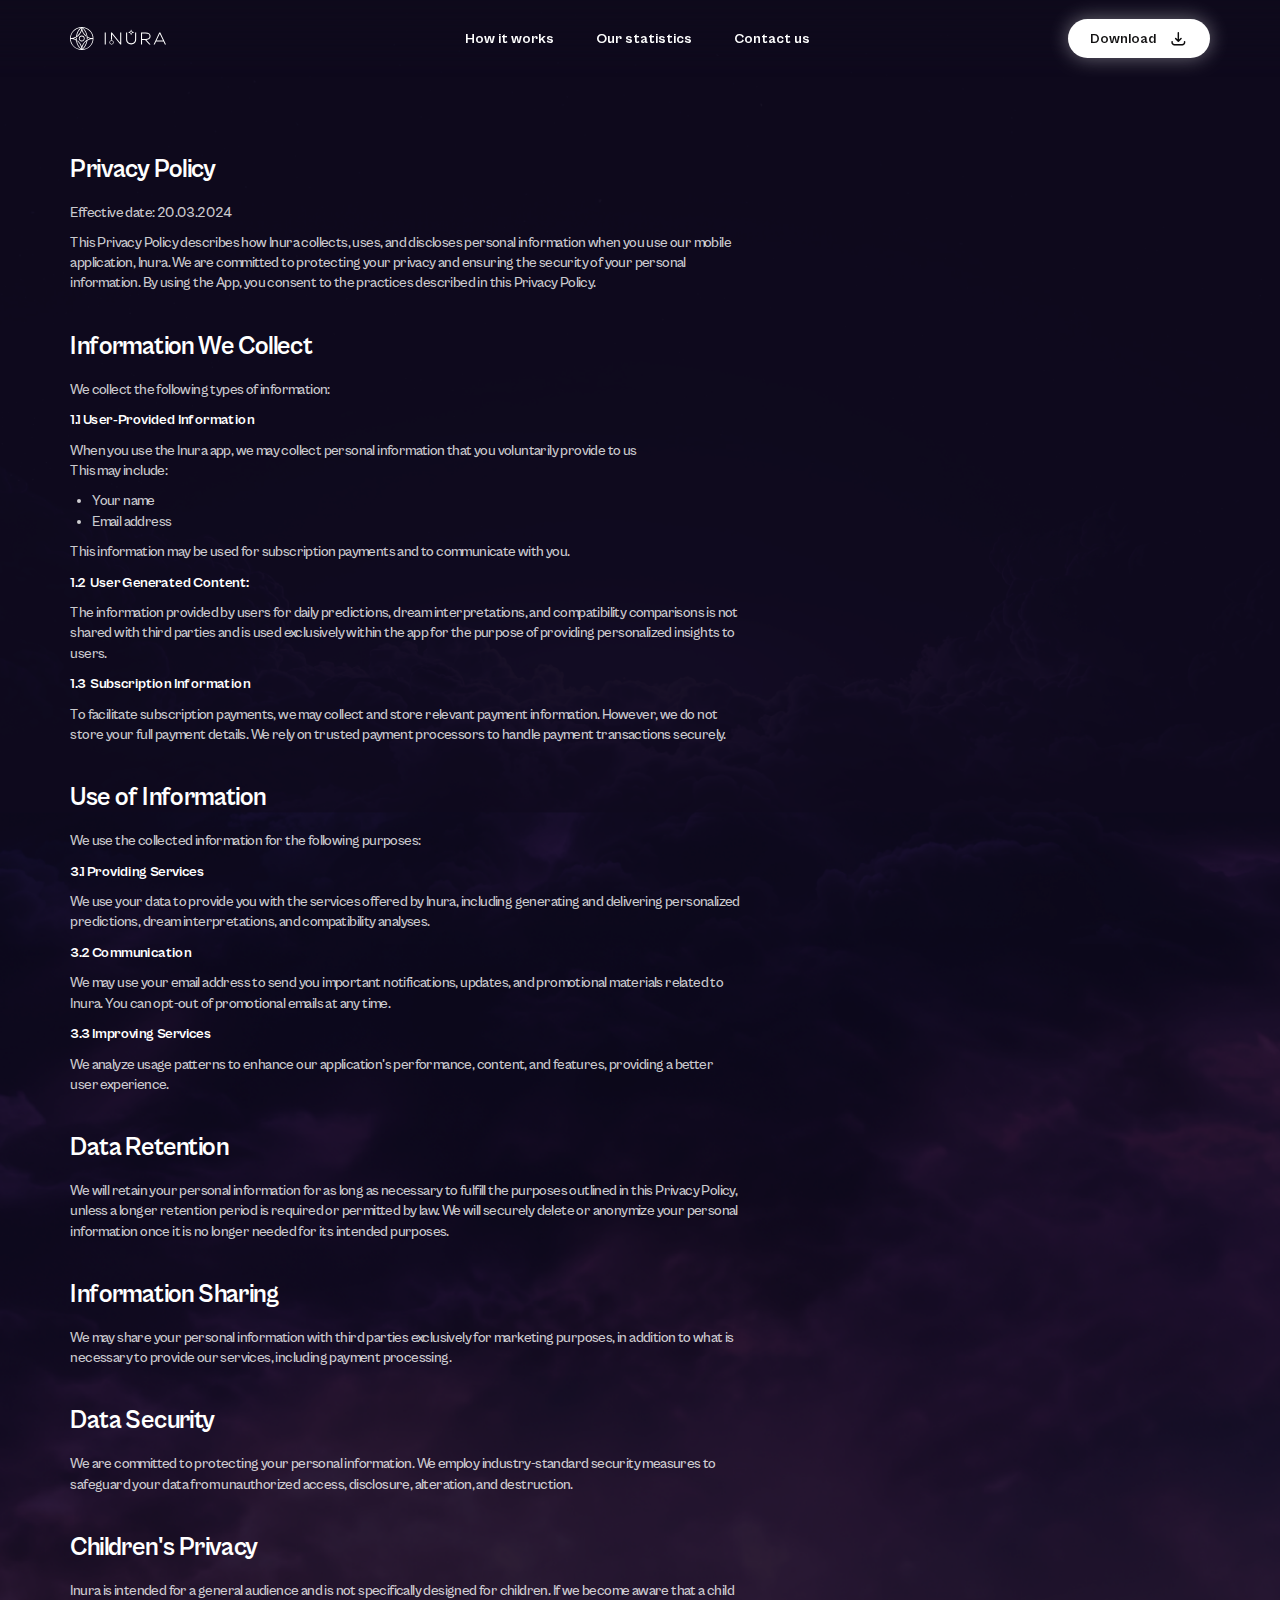
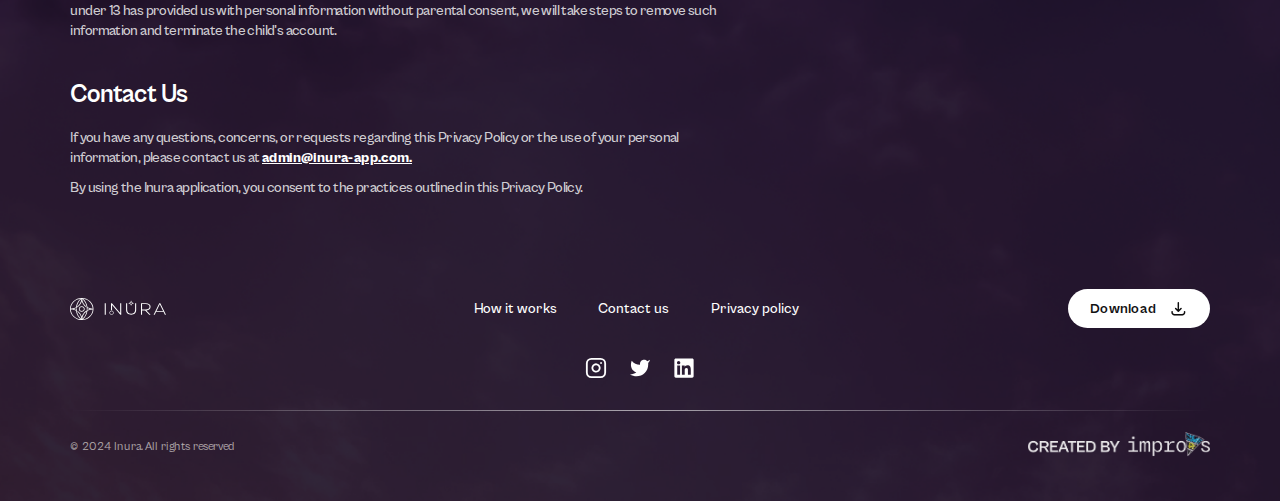
==== commit 7f2be489: "Banner animation recreated, form error handling done" ====
--- a/privacy-policy/index.html
+++ b/privacy-policy/index.html
@@ -307,7 +307,9 @@
       <div class="footer-seperator"></div>
       <div class="footer-bottom">
         <p>© 2024 Inura. All rights reserved</p>
-        <img src="../media/icons/improvs.png" alt="" />
+        <a href="https://www.improvs.com" target="_blank">
+          <img src="../media/icons/improvs.png" alt="" />
+        </a>
       </div>
     </footer>
 
--- a/styles/global.css
+++ b/styles/global.css
@@ -71,9 +71,9 @@
   padding: 1px; /* control the border thickness */
   background: linear-gradient(
     120deg,
-    rgba(255, 255, 255, 0.8) -100%,
+    rgba(255, 255, 255, 1) -100%,
     rgba(255, 255, 255, 0) 50%,
-    rgba(255, 255, 255, 0.8) 200%
+    rgba(255, 255, 255, 1) 200%
   );
   -webkit-mask: linear-gradient(#fff 0 0) content-box, linear-gradient(#fff 0 0);
   -webkit-mask-composite: xor;
--- a/styles/components/footer.css
+++ b/styles/components/footer.css
@@ -60,8 +60,12 @@
   opacity: 0.65;
 }
 
-footer .footer-bottom img {
+footer .footer-bottom a {
   width: 16%;
+}
+
+footer .footer-bottom a img {
+  width: 100%;
 }
 
 footer .socials {
@@ -114,7 +118,7 @@
     flex-direction: column-reverse;
   }
 
-  footer .footer-bottom img {
+  footer .footer-bottom a {
     width: 200px;
     margin-bottom: 24px;
   }
--- a/styles/style.css
+++ b/styles/style.css
@@ -10,13 +10,54 @@
   align-items: flex-end;
   justify-content: center;
   height: 100vh;
-  background: url("../media/images/welcome/bg.png") no-repeat center/ cover,
+  /* background: url("../media/images/welcome/bg.png") no-repeat center/ cover,
     linear-gradient(
       180deg,
       rgba(130, 87, 144, 1) 0%,
       rgba(236, 143, 161, 1) 50%,
       rgba(248, 220, 206, 1) 100%
-    );
+    ); */
+}
+
+.welcome #welcome-bg {
+  position: absolute;
+  top: 50%;
+  left: 50%;
+  width: 100%;
+  height: 100%;
+  transform: translate(-50%, -50%);
+  background: url("../media/images/welcome/bg.png") no-repeat top/ cover;
+  z-index: 2;
+}
+
+.welcome .sky-content {
+  opacity: 1;
+  position: absolute;
+  width: 100%;
+  height: 100%;
+  background: url("../media/images/welcome/skyBg.jpeg") no-repeat center / cover;
+  display: flex;
+  flex-direction: column;
+  align-items: center;
+  justify-content: space-between;
+  padding: 7% 0 3.3%;
+  z-index: 1;
+}
+
+.welcome .sky-content h2 {
+  transform: scale(0.7);
+  opacity: 0;
+  text-align: center;
+  text-transform: uppercase;
+  font-size: 8.9vw;
+  text-shadow: 0px 0px 40px var(--text-white);
+  color: var(--text-white);
+}
+
+.welcome .sky-content img {
+  width: 13.5%;
+  transform: scale(0.7);
+  opacity: 0;
 }
 
 .welcome .content {
@@ -69,7 +110,7 @@
   fill: #121112;
 }
 
-.welcome #arch {
+/* .welcome #arch {
   background: url("../media/images/welcome/arch.png") no-repeat center/ contain;
   position: absolute;
   transform-origin: center 35%;
@@ -79,34 +120,8 @@
   width: 100%;
   height: 100%;
   opacity: 0.6;
-}
-
-.welcome .sky-content {
-  opacity: 0;
-  position: absolute;
-  width: 100%;
-  height: 100%;
-  background: url("../media/images/welcome/skyBg.jpeg") no-repeat center / cover;
-  display: flex;
-  flex-direction: column;
-  align-items: center;
-  justify-content: space-between;
-  padding: 7% 0 3.3%;
-  z-index: 1;
-}
-
-.welcome .sky-content h2 {
-  transform: scale(0.7);
-  text-align: center;
-  text-transform: uppercase;
-  font-size: 8.9vw;
-  text-shadow: 0px 0px 40px var(--text-white);
-  color: var(--text-white);
-}
-
-.welcome .sky-content img {
-  width: 13.5%;
-}
+} */
+
 /* welcome */
 
 /* phone-section */
@@ -275,11 +290,12 @@
 }
 
 .statistics .cards .card {
+  width: calc(100% / 3);
   position: relative;
   box-shadow: -10px 0px 44px 0px rgba(64, 37, 108, 0.4);
   backdrop-filter: blur(15px);
   -webkit-backdrop-filter: blur(15px);
-  padding: 3.6% 2.4%;
+  padding: 3.2% 2.4%;
   border-radius: var(--border-radius-default);
 }
 
@@ -339,14 +355,14 @@
   font-size: var(--font-size-32);
   line-height: 120%;
   margin-top: -3.5%;
-  margin-bottom: 23%;
+  margin-bottom: 8%;
 }
 
 .statistics .cards .card p {
   line-height: 140%;
   font-weight: 500;
   color: var(--text-white-alpha-60);
-  font-size: var(--font-size-24);
+  font-size: var(--font-size-22);
 }
 /* statistics */
 
@@ -370,7 +386,7 @@
 
 .download-now .content h2 {
   font-size: var(--font-size-128);
-  text-shadow: 0px 0px 40px var(--text-white);
+  text-shadow: 0px 0px 40px var(--text-white-alpha-80);
   margin-bottom: var(--spacing-28);
 }
 
@@ -404,7 +420,7 @@
 }
 
 .download-now .content .images > div .qrImage {
-  box-shadow: 0px 0px 40px 0px var(--text-white);
+  box-shadow: 0px 0px 40px 0px var(--text-white-alpha-60);
   border-radius: var(--border-radius-xsmall);
   position: relative;
   z-index: -1;
@@ -546,7 +562,7 @@
   color: var(--text-white);
   padding: var(--spacing-22) var(--spacing-24);
   font-size: var(--font-size-22);
-  margin-bottom: var(--spacing-28);
+  margin-bottom: var(--spacing-32);
   backdrop-filter: blur(12px);
   -webkit-backdrop-filter: blur(12px);
   transition: border-color 0.5s ease, box-shadow 0.5s ease;
@@ -577,6 +593,25 @@
   font-size: var(--font-size-16);
   color: var(--text-white);
   padding-bottom: var(--spacing-10);
+}
+
+.form-block form label.error-message {
+  color: #ef2f6e;
+  height: 0;
+  padding: 0;
+  display: flex;
+  align-items: center;
+  transform: translateY(-10px);
+}
+
+.form-block form label.error-message::before {
+  content: "";
+  background: url("../media/icons/error.svg") no-repeat center/contain;
+  width: var(--spacing-24);
+  height: var(--spacing-24);
+  display: inline-block;
+  transform: translateY(-1px);
+  margin-right: 4px;
 }
 
 .form-block form button {
--- a/styles/styles.mobile.css
+++ b/styles/styles.mobile.css
@@ -44,6 +44,7 @@
 
   /* download-now */
   .download-now {
+    padding-top: 30%;
     padding-bottom: 50%;
     height: 423vh;
   }
@@ -196,6 +197,7 @@
   }
 
   .statistics .cards .card {
+    width: 100%;
     padding: 40px 28px;
     text-align: center;
     transform: none !important;
